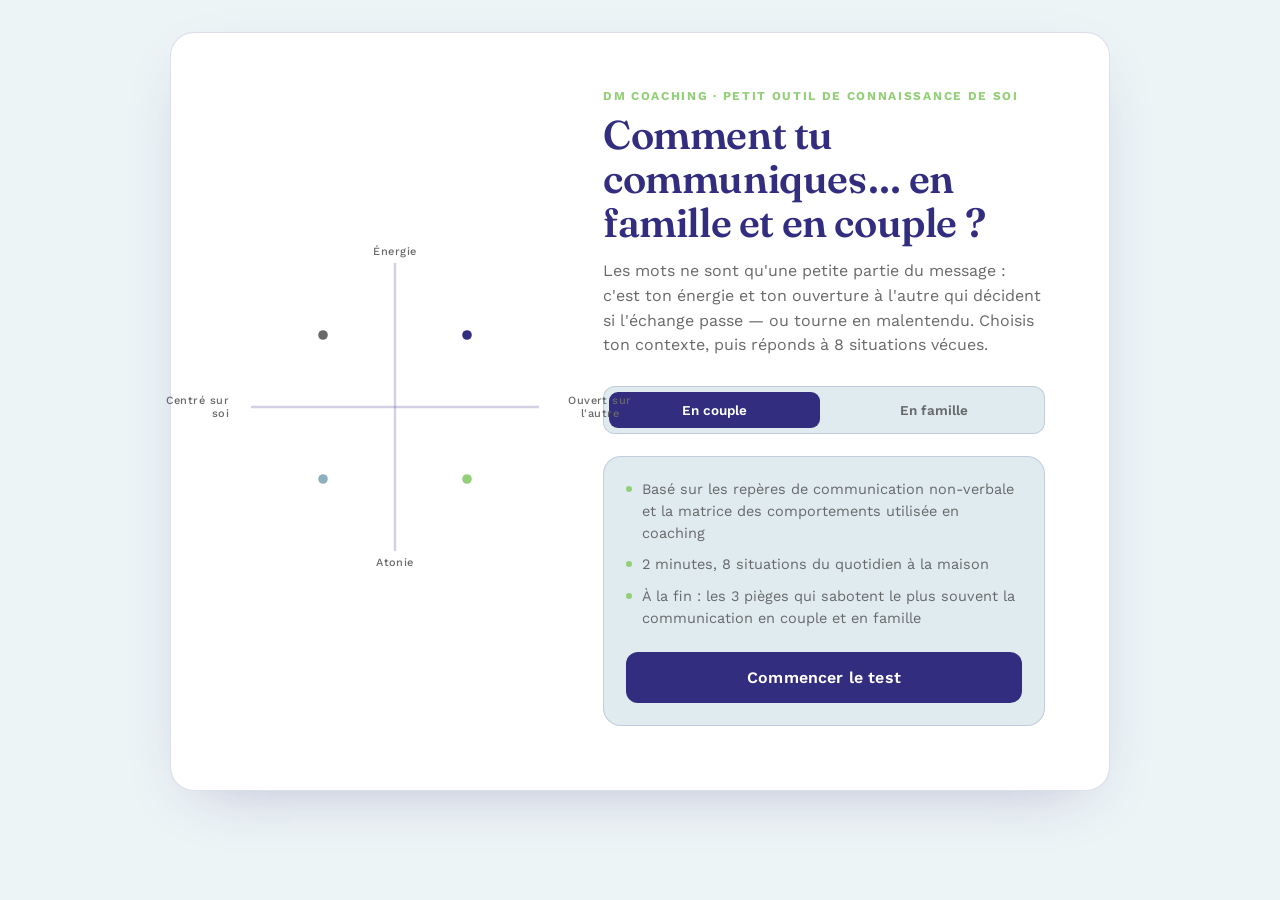
==== index.html @ e3fc20c7 "Add files via upload" ====
<!DOCTYPE html>
<html lang="fr">
<head>
<meta charset="UTF-8">
<meta name="viewport" content="width=device-width, initial-scale=1.0">
<title>Comment tu communiques… en famille et en couple ? — DM Coaching</title>
<link rel="preconnect" href="https://fonts.googleapis.com">
<link href="https://fonts.googleapis.com/css2?family=Fraunces:opsz,wght@9..144,400;9..144,500;9..144,600;9..144,700&family=Work+Sans:wght@400;500;600&display=swap" rel="stylesheet">
<link rel="stylesheet" href="style.css">
</head>
<body>
<div class="stage">

  <!-- START -->
  <section class="screen active" id="screen-start">
    <div class="start-grid">
      <div class="start-text">
        <div class="eyebrow">DM Coaching · Petit outil de connaissance de soi</div>
        <h1>Comment tu communiques… en famille et en couple ?</h1>
        <p class="lede">Les mots ne sont qu'une petite partie du message : c'est ton énergie et ton ouverture à l'autre qui décident si l'échange passe — ou tourne en malentendu. Choisis ton contexte, puis réponds à 8 situations vécues.</p>

        <div class="mode-toggle" role="tablist">
          <button class="active" id="modeCouple" onclick="setMode('couple')">En couple</button>
          <button id="modeFamille" onclick="setMode('famille')">En famille</button>
        </div>

        <div class="card">
          <ul class="start-points">
            <li>Basé sur les repères de communication non-verbale et la matrice des comportements utilisée en coaching</li>
            <li>2 minutes, 8 situations du quotidien à la maison</li>
            <li>À la fin : les 3 pièges qui sabotent le plus souvent la communication en couple et en famille</li>
          </ul>
          <button class="btn-primary" onclick="startQuiz()">Commencer le test</button>
        </div>
      </div>

      <div class="compass" aria-hidden="true">
        <svg viewBox="0 0 200 200">
          <line x1="100" y1="10" x2="100" y2="190" stroke="var(--ink)" stroke-opacity="0.22" stroke-width="1.5"/>
          <line x1="10" y1="100" x2="190" y2="100" stroke="var(--ink)" stroke-opacity="0.22" stroke-width="1.5"/>
          <circle cx="55" cy="55" r="3" fill="var(--q1)"/>
          <circle cx="145" cy="55" r="3" fill="var(--q2)"/>
          <circle cx="55" cy="145" r="3" fill="var(--q3)"/>
          <circle cx="145" cy="145" r="3" fill="var(--q4)"/>
        </svg>
        <div class="compass-label lab-top">Énergie</div>
        <div class="compass-label lab-bottom">Atonie</div>
        <div class="compass-label lab-left">Centré sur soi</div>
        <div class="compass-label lab-right">Ouvert sur l'autre</div>
      </div>
    </div>
  </section>

  <!-- QUIZ -->
  <section class="screen" id="screen-quiz">
    <div class="progress" id="progress"></div>
    <div class="qnum" id="qnum"></div>
    <h2 class="qtext" id="qtext"></h2>
    <div class="options" id="options"></div>
    <button class="back-link" id="backBtn" onclick="goBack()">← Question précédente</button>
  </section>

  <!-- RESULT -->
  <section class="screen" id="screen-result">
    <div class="result-grid">
      <div class="compass" aria-hidden="true">
        <svg viewBox="0 0 200 200">
          <line x1="100" y1="10" x2="100" y2="190" stroke="var(--ink)" stroke-opacity="0.22" stroke-width="1.5"/>
          <line x1="10" y1="100" x2="190" y2="100" stroke="var(--ink)" stroke-opacity="0.22" stroke-width="1.5"/>
          <g class="needle" id="needle" style="transform-origin:100px 100px; transform: scale(0);">
            <circle cx="100" cy="100" r="9" fill="none" id="needleColorRing" stroke-width="2.5"/>
            <circle cx="100" cy="100" r="4.5" id="needleDot"/>
          </g>
        </svg>
        <div class="compass-label lab-top">Énergie</div>
        <div class="compass-label lab-bottom">Atonie</div>
        <div class="compass-label lab-left">Centré sur soi</div>
        <div class="compass-label lab-right">Ouvert sur l'autre</div>
      </div>

      <div class="result-head">
        <div class="result-tag" id="resultTag">Ton profil</div>
        <h1 class="result-name" id="resultName"></h1>
        <p class="result-desc" id="resultDesc"></p>
      </div>
    </div>

    <div class="split">
      <div class="box">
        <h3>Tes forces</h3>
        <ul id="resultForces"></ul>
      </div>
      <div class="box">
        <h3>Ton point de vigilance</h3>
        <ul id="resultVigilance"></ul>
      </div>
    </div>

    <div class="pitfalls">
      <h2>Les 3 pièges qui sabotent le plus la communication en couple et en famille</h2>
      <p>Ce sont des réflexes de langage qu'on utilise tous, sans s'en rendre compte — mais qui, à la maison, créent beaucoup plus de malentendus qu'ils n'en résolvent.</p>

      <div class="pitfall">
        <div class="name"><span class="dot"></span>L'omission</div>
        <p>On garde pour soi ce qui pèse, en pensant que ça n'a pas d'importance — ou que l'autre devrait deviner.</p>
        <span class="ex">« Ça n'a pas d'importance. » « Je suis fatigué(e), c'est tout. »</span>
      </div>

      <div class="pitfall">
        <div class="name"><span class="dot"></span>La généralisation</div>
        <p>Un moment isolé devient une vérité définitive sur l'autre — et ferme la discussion avant même qu'elle commence.</p>
        <span class="ex">« Tu ne m'écoutes JAMAIS. » « Il est TOUJOURS pareil. »</span>
      </div>

      <div class="pitfall">
        <div class="name"><span class="dot"></span>La distorsion</div>
        <p>On relie deux faits qui n'ont pas forcément de lien, et on réagit à l'histoire qu'on s'est racontée plutôt qu'à ce qui s'est vraiment passé.</p>
        <span class="ex">« Il ne m'a pas dit bonjour, il ne m'aime plus. » « Elle n'a pas appelé, je ne l'intéresse pas. »</span>
      </div>
    </div>

    <div class="cta">
      <p class="quote">« Tu sais que ça doit changer, mais pas par où commencer. C'est là que j'interviens. »</p>
      <p class="small" id="ctaText"></p>
      <a class="btn-cta" href="https://magalycoaching.fr" target="_blank" rel="noopener" id="ctaBtn">Je réserve un échange avec Magaly</a>
    </div>

    <button class="restart" onclick="resetToStart()">Refaire le test</button>
    <p class="disclaimer">Ce test est un outil de réflexion inspiré d'outils utilisés en coaching (énergie, ouverture, filtres du langage) — ce n'est pas un diagnostic clinique ni un test de personnalité validé scientifiquement.</p>
  </section>

</div>

<script src="script.js"></script>
</body>
</html>
---- style.css ----
:root{
    --paper:#EDF4F6;
    --paper-deep:#DFEBEE;
    --ink:#322D7F;
    --ink-soft:#68696b;
    --mint:#b2e69b;
    --mint-deep:#93cf78;
    --line: rgba(50,45,127,0.16);
    --q1:#68696b; /* Le Silencieux */
    --q2:#322D7F; /* L'Intense */
    --q3:#8FB0BE; /* Le Conciliant */
    --q4:#93cf78; /* Le Passerelle */
  }
  *{box-sizing:border-box;}
  html,body{margin:0;padding:0;}
  body{
    background:var(--paper);
    color:var(--ink);
    font-family:'Work Sans', system-ui, sans-serif;
    min-height:100vh;
    display:flex;
    justify-content:center;
    -webkit-font-smoothing:antialiased;
  }
  .stage{
    width:100%;
    max-width:560px;
    padding:32px 22px 60px;
    display:flex;
    flex-direction:column;
    min-height:100vh;
  }
  .eyebrow{
    font-size:12px;
    letter-spacing:0.14em;
    text-transform:uppercase;
    color:var(--mint-deep);
    font-weight:700;
    margin-bottom:10px;
  }
  h1{
    font-family:'Fraunces', serif;
    font-weight:600;
    font-size:clamp(28px,7vw,40px);
    line-height:1.1;
    margin:0 0 14px;
    letter-spacing:-0.01em;
    color:var(--ink);
  }
  .lede{
    font-size:16px;
    line-height:1.55;
    color:var(--ink-soft);
    margin:0 0 28px;
  }

  /* ---- Compass signature element ---- */
  .compass{
    position:relative;
    width:100%;
    aspect-ratio:1/1;
    max-width:280px;
    margin:8px auto 24px;
  }
  .compass svg{width:100%;height:100%;display:block;}
  .compass-label{
    position:absolute;
    font-size:11px;
    letter-spacing:0.04em;
    color:var(--ink-soft);
    font-weight:500;
    text-align:center;
  }
  .lab-top{top:-2px;left:50%;transform:translateX(-50%);}
  .lab-bottom{bottom:-2px;left:50%;transform:translateX(-50%);}
  .lab-left{left:-6px;top:50%;transform:translateY(-50%) translateX(-100%);text-align:right;width:78px;}
  .lab-right{right:-6px;top:50%;transform:translateY(-50%) translateX(100%);width:78px;}
  .needle{
    fill:var(--ink);
    transition: transform 1.1s cubic-bezier(.2,.9,.25,1.1);
  }

  /* ---- Start screen ---- */
  .card{
    background:var(--paper-deep);
    border:1px solid var(--line);
    border-radius:18px;
    padding:22px;
  }
  .start-points{
    list-style:none;
    padding:0;
    margin:0 0 22px;
  }
  .start-points li{
    display:flex;
    gap:10px;
    align-items:flex-start;
    font-size:14.5px;
    line-height:1.5;
    color:var(--ink-soft);
    margin-bottom:10px;
  }
  .start-points li::before{
    content:"";
    width:6px;height:6px;
    border-radius:50%;
    background:var(--mint-deep);
    margin-top:7px;
    flex:none;
  }
  button{
    font-family:'Work Sans', sans-serif;
    cursor:pointer;
    border:none;
  }
  .btn-primary{
    width:100%;
    background:var(--ink);
    color:#fff;
    font-size:16px;
    font-weight:600;
    padding:16px 20px;
    border-radius:12px;
    letter-spacing:0.01em;
  }
  .btn-primary:active{opacity:0.85;}

  /* ---- Mode toggle ---- */
  .mode-toggle{
    display:flex;
    gap:8px;
    margin-bottom:22px;
    background:var(--paper-deep);
    padding:5px;
    border-radius:12px;
    border:1px solid var(--line);
  }
  .mode-toggle button{
    flex:1;
    padding:10px 8px;
    border-radius:9px;
    font-size:13.5px;
    font-weight:600;
    background:transparent;
    color:var(--ink-soft);
  }
  .mode-toggle button.active{
    background:var(--ink);
    color:#fff;
  }

  /* ---- Progress ---- */
  .progress{
    display:flex;
    gap:6px;
    margin-bottom:26px;
  }
  .progress span{
    height:4px;
    flex:1;
    background:var(--line);
    border-radius:3px;
    overflow:hidden;
  }
  .progress span i{
    display:block;
    height:100%;
    width:0%;
    background:var(--mint-deep);
    transition:width .35s ease;
  }

  /* ---- Question ---- */
  .qnum{
    font-size:12px;
    letter-spacing:0.1em;
    text-transform:uppercase;
    color:var(--ink-soft);
    margin-bottom:10px;
  }
  .qtext{
    font-family:'Fraunces', serif;
    font-size:23px;
    font-weight:600;
    line-height:1.28;
    margin:0 0 22px;
    color:var(--ink);
  }
  .options{
    display:flex;
    flex-direction:column;
    gap:10px;
  }
  .opt{
    text-align:left;
    background:var(--paper-deep);
    border:1px solid var(--line);
    border-radius:12px;
    padding:15px 16px;
    font-size:15px;
    line-height:1.4;
    color:var(--ink);
    transition:border-color .15s ease, background .15s ease, transform .1s ease;
  }
  .opt:active{transform:scale(0.985);}
  .opt:hover{border-color:var(--mint-deep); background:#E6F0F1;}
  .back-link{
    margin-top:24px;
    background:none;
    color:var(--ink-soft);
    font-size:13px;
    text-decoration:underline;
    padding:6px 0;
    align-self:flex-start;
  }

  /* ---- Result ---- */
  .result-tag{
    display:inline-block;
    font-size:12px;
    font-weight:700;
    letter-spacing:0.08em;
    text-transform:uppercase;
    padding:6px 12px;
    border-radius:999px;
    background:var(--paper-deep);
    margin-bottom:14px;
    color:#fff;
  }
  .result-name{
    font-family:'Fraunces', serif;
    font-size:clamp(27px,7vw,36px);
    font-weight:700;
    line-height:1.1;
    margin:0 0 16px;
    color:var(--ink);
  }
  .result-desc{
    font-size:15.5px;
    line-height:1.6;
    color:var(--ink-soft);
    margin:0 0 22px;
  }
  .split{
    display:grid;
    grid-template-columns:1fr;
    gap:14px;
    margin-bottom:22px;
  }
  .split .box{
    background:var(--paper-deep);
    border:1px solid var(--line);
    border-radius:14px;
    padding:16px 18px;
  }
  .split h3{
    font-size:13px;
    text-transform:uppercase;
    letter-spacing:0.06em;
    margin:0 0 8px;
    color:var(--ink);
  }
  .split ul{
    margin:0;
    padding-left:18px;
    font-size:14px;
    line-height:1.55;
    color:var(--ink-soft);
  }

  /* ---- Pitfalls section ---- */
  .pitfalls{
    background:#fff;
    border:1px solid var(--line);
    border-radius:16px;
    padding:20px 20px 6px;
    margin-bottom:22px;
  }
  .pitfalls h2{
    font-family:'Fraunces', serif;
    font-size:19px;
    font-weight:600;
    margin:0 0 6px;
    color:var(--ink);
  }
  .pitfalls > p{
    font-size:13.5px;
    color:var(--ink-soft);
    line-height:1.5;
    margin:0 0 16px;
  }
  .pitfall{
    border-top:1px solid var(--line);
    padding:14px 0;
  }
  .pitfall .name{
    display:flex;
    align-items:center;
    gap:8px;
    font-weight:600;
    font-size:14.5px;
    margin-bottom:6px;
    color:var(--ink);
  }
  .pitfall .dot{
    width:8px;height:8px;border-radius:50%;
    background:var(--mint-deep);
    flex:none;
  }
  .pitfall p{
    font-size:13.5px;
    line-height:1.55;
    color:var(--ink-soft);
    margin:0 0 8px;
  }
  .pitfall .ex{
    font-style:italic;
    font-size:13.5px;
    color:var(--ink);
    background:var(--paper);
    border-radius:8px;
    padding:8px 10px;
    display:inline-block;
  }

  .cta{
    background:var(--ink);
    color:#fff;
    border-radius:18px;
    padding:24px 22px;
    margin-top:6px;
  }
  .cta .quote{
    font-family:'Fraunces', serif;
    font-style:italic;
    font-size:16px;
    line-height:1.45;
    margin:0 0 16px;
    opacity:0.94;
  }
  .cta p.small{
    font-size:14px;
    line-height:1.55;
    margin:0 0 18px;
    opacity:0.88;
  }
  .btn-cta{
    display:block;
    width:100%;
    text-align:center;
    background:var(--mint);
    color:var(--ink);
    font-weight:700;
    font-size:15.5px;
    padding:15px;
    border-radius:12px;
    text-decoration:none;
  }
  .restart{
    display:block;
    text-align:center;
    margin-top:22px;
    background:none;
    color:var(--ink-soft);
    font-size:13px;
    text-decoration:underline;
    width:100%;
    padding:8px;
  }
  .disclaimer{
    font-size:12px;
    color:var(--ink-soft);
    line-height:1.5;
    text-align:center;
    margin-top:26px;
    opacity:0.8;
  }

  .screen{display:none;}
  .screen.active{display:flex; flex-direction:column;}

  /* wrappers used for the desktop/tablet two-column layout — stacked by default on phone */
  .start-grid, .result-grid{
    display:flex;
    flex-direction:column;
  }
  .start-grid .compass, .result-grid .compass{
    order:-1; /* visual first on phone, like before */
  }

  @media (min-width:480px){
    .split{grid-template-columns:1fr 1fr;}
  }

  /* ---- Tablet ---- */
  @media (min-width:700px){
    body{ padding:32px 16px; align-items:flex-start; }
    .stage{
      max-width:680px;
      background:#fff;
      border:1px solid var(--line);
      border-radius:24px;
      padding:44px 48px 52px;
      box-shadow:0 20px 60px -30px rgba(50,45,127,0.35);
      min-height:auto;
    }
    .qtext{ font-size:26px; }
  }

  /* ---- Desktop ---- */
  @media (min-width:960px){
    .stage{
      max-width:940px;
      padding:56px 64px 64px;
    }

    .start-grid{
      flex-direction:row-reverse;
      align-items:center;
      gap:48px;
    }
    .start-grid .start-text{ flex:1.15; }
    .start-grid .compass{
      flex:1;
      max-width:320px;
      margin:0;
      order:0;
    }

    .result-grid{
      flex-direction:row;
      align-items:center;
      gap:40px;
      margin-bottom:8px;
    }
    .result-grid .compass{
      flex:none;
      width:240px;
      max-width:240px;
      margin:0;
      order:0;
    }
    .result-grid .result-head{ flex:1; }

    .qtext{ font-size:28px; }
    .options{
      display:grid;
      grid-template-columns:1fr 1fr;
      gap:12px;
    }
    .pitfalls{ padding:26px 28px 8px; }
    .cta{ padding:32px 36px; }
  }

  @media (prefers-reduced-motion: reduce){
    .needle{transition:none;}
  }
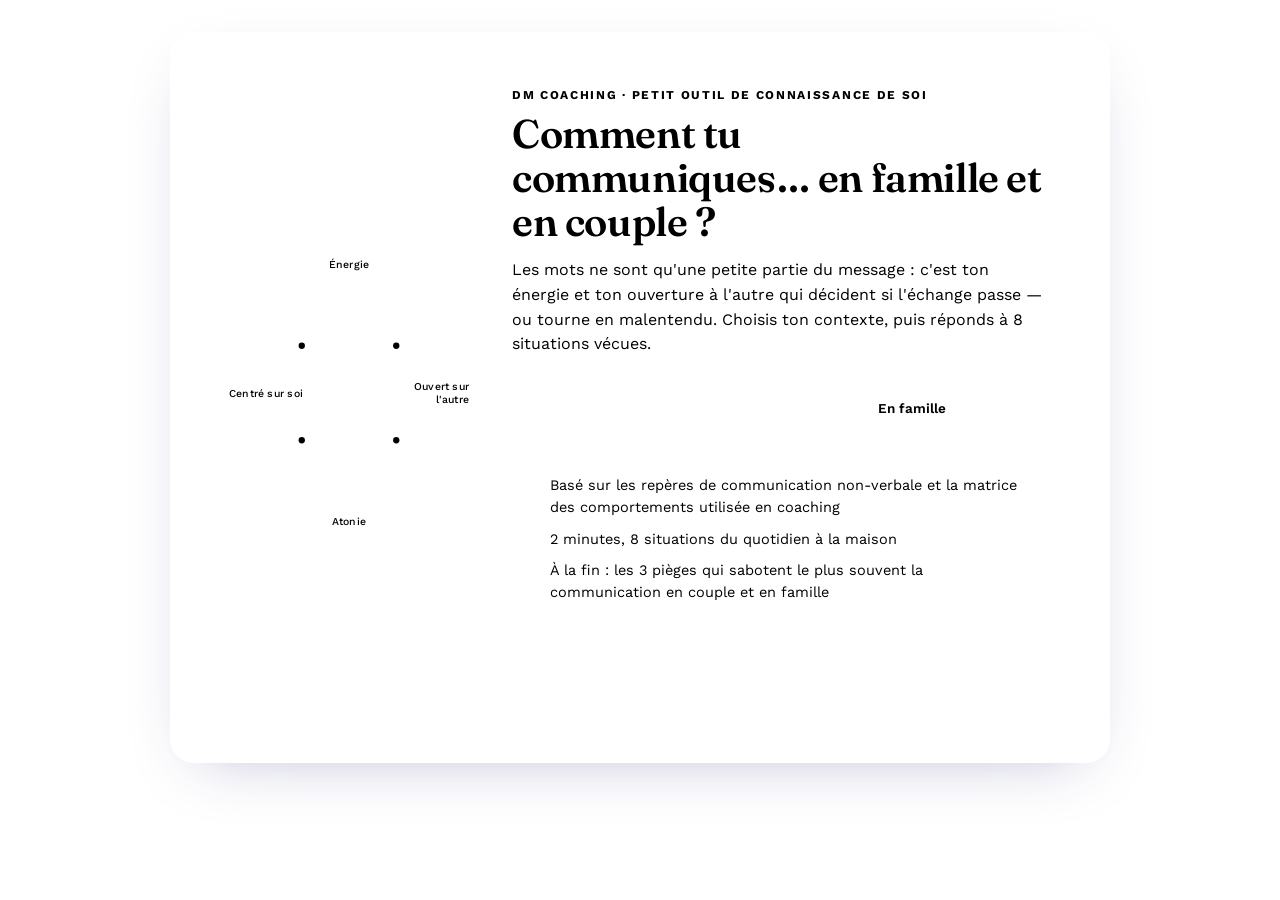
==== commit b5d4e69e: "Update index.html" ====
--- a/index.html
+++ b/index.html
@@ -46,7 +46,7 @@
         <div class="compass-label lab-top">Énergie</div>
         <div class="compass-label lab-bottom">Atonie</div>
         <div class="compass-label lab-left">Centré sur soi</div>
-        <div class="compass-label lab-right">Ouvert sur l'autre</div>
+        <div class="compass-label lab-right">Ouvert sur<br>l'autre</div>
       </div>
     </div>
   </section>
--- a/style.css
+++ b/style.css
@@ -1,3 +1,105 @@
+
+Gemini
+Nouvelle discussion
+Rechercher dans les discussions
+Images
+Bibliothèque
+Nouveau notebook
+Correction du débordement de la boussole
+Résumé des examens médicaux
+Modèles de rappel et confirmation
+Ajouts au contrat de coaching
+Proposition de création de contenu
+Résoudre le captcha du champ 9
+Créer un site sur GitHub
+Thème Natal et Transits Astrologiques
+Déclarer ses revenus d'activité auto-entrepreneur
+Prospection écoles : taux de réponse estimé
+Éviter les spams pour envois d'e-mails
+Analyse Astrologique : Soleil, Mercure, Maison 9
+Analyse d'un texte parental bienveillant
+Plateformes d'inscription atelier avec paiement
+Idées de publications Instagram : Motivation enfant
+Atelier Motivation Devoirs Parents Ludique
+Atelier Communication Parent-Enfant : Langage et Confiance
+
+Activité
+France
+D'après votre adresse IP
+Mettre à jour la position
+Conversation avec Gemini
+que ce soit sur ordi ou téléphone, la boussole depasse de l'écran, refait moi les codes pour améliorer ca, il faut juste la faire un peu plus petite
+
+Le problème vient des étiquettes latérales (.lab-left et .lab-right) qui ressortent du bloc parent et font déborder le conteneur sur les petits écrans.  
+JS
++ 1
+
+Pour corriger cela et rendre la boussole légèrement plus petite sans rien casser, il suffit de modifier style.css.
+
+Modifications CSS à apporter
+Remplace les règles de .compass et .compass-label dans ton fichier style.css par ce code :
+
+CSS
+/* ---- Compass signature element ---- */
+.compass{
+  position:relative;
+  width:100%;
+  aspect-ratio:1/1;
+  max-width:220px; /* Réduit la taille globale (était à 280px) */
+  margin:16px auto 28px;
+}
+.compass svg{width:100%;height:100%;display:block;}
+.compass-label{
+  position:absolute;
+  font-size:10.5px;
+  letter-spacing:0.02em;
+  color:var(--ink-soft);
+  font-weight:500;
+  text-align:center;
+  white-space: nowrap;
+}
+.lab-top{top:-18px;left:50%;transform:translateX(-50%);}
+.lab-bottom{bottom:-18px;left:50%;transform:translateX(-50%);}
+
+/* Ajustement des étiquettes latérales pour éviter le débordement écran */
+.lab-left{
+  left: 0;
+  top: 50%;
+  transform: translateY(-50%);
+  text-align: left;
+}
+.lab-right{
+  right: 0;
+  top: 50%;
+  transform: translateY(-50%);
+  text-align: right;
+}
+Ce qui a été corrigé
+max-width: 220px : la boussole est légèrement plus compacte sur tous les écrans.
+
+left: 0 / right: 0 sur les étiquettes : les textes Centré sur soi et Ouvert sur l'autre restent désormais entièrement contenus à l'intérieur du conteneur sans pousser les marges extérieures.
+
+tu peux me donner en fichier css complet à télécharcher
+
+Voici ton fichier style.css complet mis à jour.
+
+Icône CSS
+style
+ CSS 
+Ouvert
+Résumé des ajustements effectués :
+Dimension boussole ajustée : La taille maximale de la boussole a été réduite (max-width: 210px sur mobile et 230px sur grand écran) pour éviter qu'elle ne prenne trop de place.
+
+Repositionnement des libellés : Les étiquettes « Centré sur soi » et « Ouvert sur l'autre » (.lab-left et .lab-right) ne s'étendent plus en dehors du conteneur parent, ce qui empêche tout débordement latéral de l'écran.
+
+Sécurité contre le scroll horizontal : Ajout de la propriété overflow-x: hidden sur le conteneur principal .stage pour garantir un affichage parfaitement calé sur mobile.
+
+
+
+
+Gemini est une IA et peut se tromper, y compris sur des personnes. Votre confidentialité et GeminiS'ouvre dans une nouvelle fenêtre
+
+/* CSS mis à jour - DM Coaching */
 :root{
     --paper:#EDF4F6;
     --paper-deep:#DFEBEE;
@@ -29,6 +131,7 @@
     display:flex;
     flex-direction:column;
     min-height:100vh;
+    overflow-x:hidden;
   }
   .eyebrow{
     font-size:12px;
@@ -59,22 +162,46 @@
     position:relative;
     width:100%;
     aspect-ratio:1/1;
-    max-width:280px;
-    margin:8px auto 24px;
-  }
-  .compass svg{width:100%;height:100%;display:block;}
+    max-width:210px;
+    margin:24px auto 30px;
+    padding:0 10px;
+  }
+  .compass svg{
+    width:100%;
+    height:100%;
+    display:block;
+  }
   .compass-label{
     position:absolute;
-    font-size:11px;
-    letter-spacing:0.04em;
+    font-size:10.5px;
+    letter-spacing:0.02em;
     color:var(--ink-soft);
     font-weight:500;
     text-align:center;
-  }
-  .lab-top{top:-2px;left:50%;transform:translateX(-50%);}
-  .lab-bottom{bottom:-2px;left:50%;transform:translateX(-50%);}
-  .lab-left{left:-6px;top:50%;transform:translateY(-50%) translateX(-100%);text-align:right;width:78px;}
-  .lab-right{right:-6px;top:50%;transform:translateY(-50%) translateX(100%);width:78px;}
+    white-space:nowrap;
+  }
+  .lab-top{
+    top:-20px;
+    left:50%;
+    transform:translateX(-50%);
+  }
+  .lab-bottom{
+    bottom:-20px;
+    left:50%;
+    transform:translateX(-50%);
+  }
+  .lab-left{
+    left:-5px;
+    top:50%;
+    transform:translateY(-50%);
+    text-align:left;
+  }
+  .lab-right{
+    right:-5px;
+    top:50%;
+    transform:translateY(-50%);
+    text-align:right;
+  }
   .needle{
     fill:var(--ink);
     transition: transform 1.1s cubic-bezier(.2,.9,.25,1.1);
@@ -139,7 +266,7 @@
   .mode-toggle button{
     flex:1;
     padding:10px 8px;
-    border-radius:9px;
+    border-radius:99px;
     font-size:13.5px;
     font-weight:600;
     background:transparent;
@@ -386,7 +513,7 @@
     flex-direction:column;
   }
   .start-grid .compass, .result-grid .compass{
-    order:-1; /* visual first on phone, like before */
+    order:-1; /* visual first on phone */
   }
 
   @media (min-width:480px){
@@ -404,6 +531,7 @@
       padding:44px 48px 52px;
       box-shadow:0 20px 60px -30px rgba(50,45,127,0.35);
       min-height:auto;
+      overflow-x:visible;
     }
     .qtext{ font-size:26px; }
   }
@@ -423,7 +551,7 @@
     .start-grid .start-text{ flex:1.15; }
     .start-grid .compass{
       flex:1;
-      max-width:320px;
+      max-width:230px;
       margin:0;
       order:0;
     }
@@ -436,8 +564,8 @@
     }
     .result-grid .compass{
       flex:none;
-      width:240px;
-      max-width:240px;
+      width:200px;
+      max-width:200px;
       margin:0;
       order:0;
     }
@@ -456,3 +584,5 @@
   @media (prefers-reduced-motion: reduce){
     .needle{transition:none;}
   }
+style.css
+Affichage de style.css.
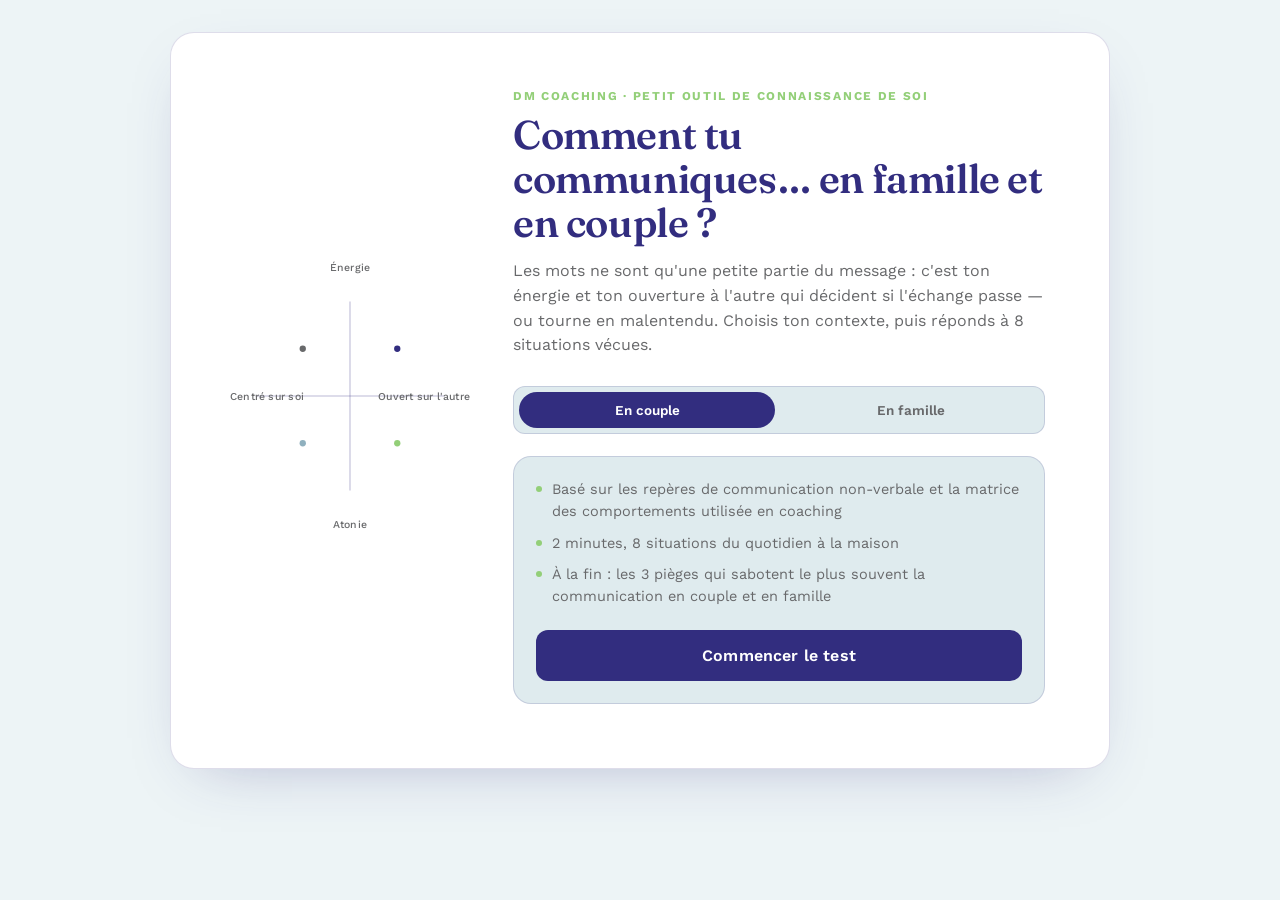
==== commit 1352dcdb: "Update index.html" ====
--- a/index.html
+++ b/index.html
@@ -46,7 +46,7 @@
         <div class="compass-label lab-top">Énergie</div>
         <div class="compass-label lab-bottom">Atonie</div>
         <div class="compass-label lab-left">Centré sur soi</div>
-        <div class="compass-label lab-right">Ouvert sur<br>l'autre</div>
+        <div class="compass-label lab-right">Ouvert sur l'autre</div>
       </div>
     </div>
   </section>
--- a/style.css
+++ b/style.css
@@ -1,104 +1,3 @@
-
-Gemini
-Nouvelle discussion
-Rechercher dans les discussions
-Images
-Bibliothèque
-Nouveau notebook
-Correction du débordement de la boussole
-Résumé des examens médicaux
-Modèles de rappel et confirmation
-Ajouts au contrat de coaching
-Proposition de création de contenu
-Résoudre le captcha du champ 9
-Créer un site sur GitHub
-Thème Natal et Transits Astrologiques
-Déclarer ses revenus d'activité auto-entrepreneur
-Prospection écoles : taux de réponse estimé
-Éviter les spams pour envois d'e-mails
-Analyse Astrologique : Soleil, Mercure, Maison 9
-Analyse d'un texte parental bienveillant
-Plateformes d'inscription atelier avec paiement
-Idées de publications Instagram : Motivation enfant
-Atelier Motivation Devoirs Parents Ludique
-Atelier Communication Parent-Enfant : Langage et Confiance
-
-Activité
-France
-D'après votre adresse IP
-Mettre à jour la position
-Conversation avec Gemini
-que ce soit sur ordi ou téléphone, la boussole depasse de l'écran, refait moi les codes pour améliorer ca, il faut juste la faire un peu plus petite
-
-Le problème vient des étiquettes latérales (.lab-left et .lab-right) qui ressortent du bloc parent et font déborder le conteneur sur les petits écrans.  
-JS
-+ 1
-
-Pour corriger cela et rendre la boussole légèrement plus petite sans rien casser, il suffit de modifier style.css.
-
-Modifications CSS à apporter
-Remplace les règles de .compass et .compass-label dans ton fichier style.css par ce code :
-
-CSS
-/* ---- Compass signature element ---- */
-.compass{
-  position:relative;
-  width:100%;
-  aspect-ratio:1/1;
-  max-width:220px; /* Réduit la taille globale (était à 280px) */
-  margin:16px auto 28px;
-}
-.compass svg{width:100%;height:100%;display:block;}
-.compass-label{
-  position:absolute;
-  font-size:10.5px;
-  letter-spacing:0.02em;
-  color:var(--ink-soft);
-  font-weight:500;
-  text-align:center;
-  white-space: nowrap;
-}
-.lab-top{top:-18px;left:50%;transform:translateX(-50%);}
-.lab-bottom{bottom:-18px;left:50%;transform:translateX(-50%);}
-
-/* Ajustement des étiquettes latérales pour éviter le débordement écran */
-.lab-left{
-  left: 0;
-  top: 50%;
-  transform: translateY(-50%);
-  text-align: left;
-}
-.lab-right{
-  right: 0;
-  top: 50%;
-  transform: translateY(-50%);
-  text-align: right;
-}
-Ce qui a été corrigé
-max-width: 220px : la boussole est légèrement plus compacte sur tous les écrans.
-
-left: 0 / right: 0 sur les étiquettes : les textes Centré sur soi et Ouvert sur l'autre restent désormais entièrement contenus à l'intérieur du conteneur sans pousser les marges extérieures.
-
-tu peux me donner en fichier css complet à télécharcher
-
-Voici ton fichier style.css complet mis à jour.
-
-Icône CSS
-style
- CSS 
-Ouvert
-Résumé des ajustements effectués :
-Dimension boussole ajustée : La taille maximale de la boussole a été réduite (max-width: 210px sur mobile et 230px sur grand écran) pour éviter qu'elle ne prenne trop de place.
-
-Repositionnement des libellés : Les étiquettes « Centré sur soi » et « Ouvert sur l'autre » (.lab-left et .lab-right) ne s'étendent plus en dehors du conteneur parent, ce qui empêche tout débordement latéral de l'écran.
-
-Sécurité contre le scroll horizontal : Ajout de la propriété overflow-x: hidden sur le conteneur principal .stage pour garantir un affichage parfaitement calé sur mobile.
-
-
-
-
-Gemini est une IA et peut se tromper, y compris sur des personnes. Votre confidentialité et GeminiS'ouvre dans une nouvelle fenêtre
-
 /* CSS mis à jour - DM Coaching */
 :root{
     --paper:#EDF4F6;
@@ -584,5 +483,3 @@
   @media (prefers-reduced-motion: reduce){
     .needle{transition:none;}
   }
-style.css
-Affichage de style.css.
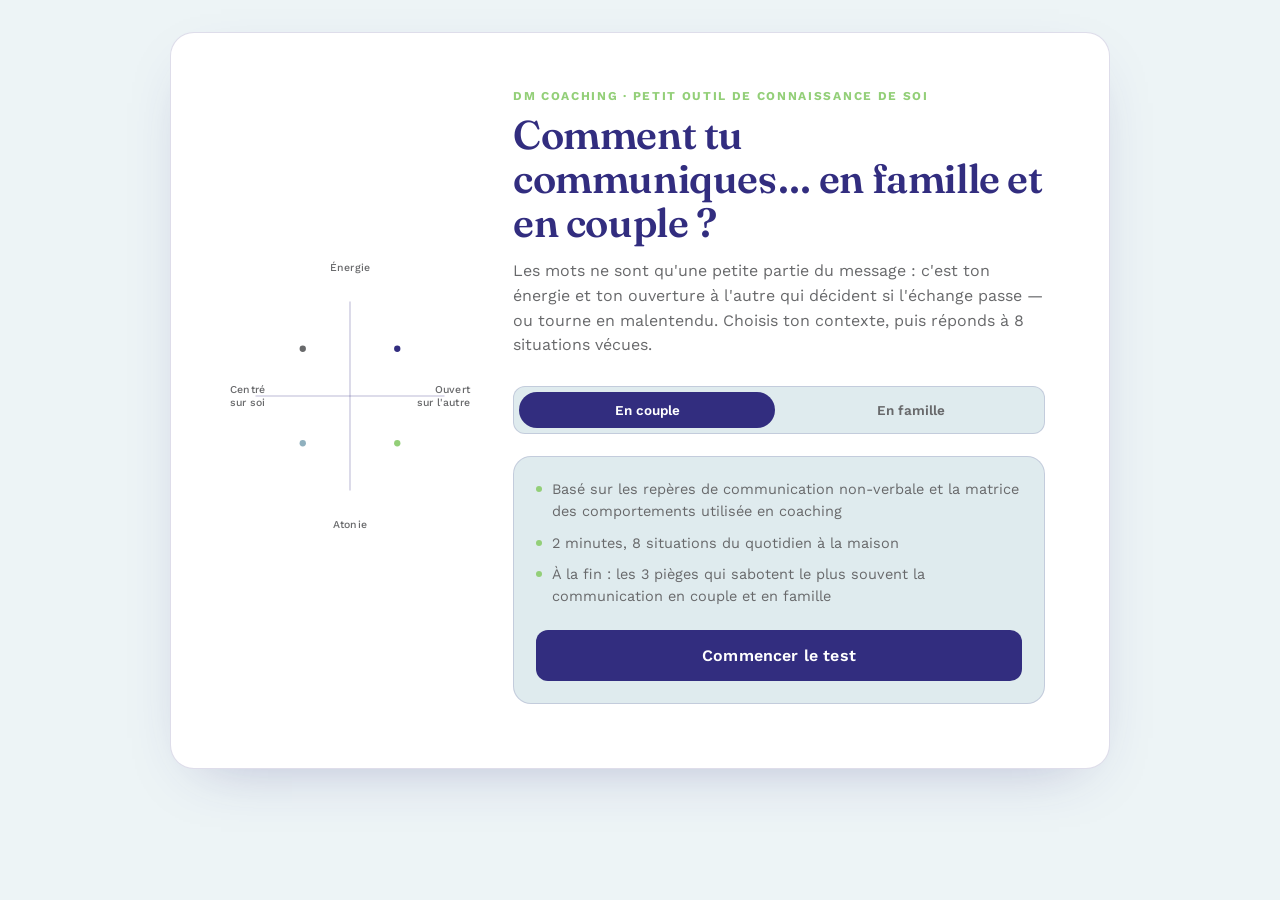
==== commit d2d7ebfd: "Update index.html" ====
--- a/index.html
+++ b/index.html
@@ -45,8 +45,8 @@
         </svg>
         <div class="compass-label lab-top">Énergie</div>
         <div class="compass-label lab-bottom">Atonie</div>
-        <div class="compass-label lab-left">Centré sur soi</div>
-        <div class="compass-label lab-right">Ouvert sur l'autre</div>
+        <div class="compass-label lab-left">Centré<br>sur soi</div>
+        <div class="compass-label lab-right">Ouvert<br>sur l'autre</div>
       </div>
     </div>
   </section>
@@ -74,8 +74,8 @@
         </svg>
         <div class="compass-label lab-top">Énergie</div>
         <div class="compass-label lab-bottom">Atonie</div>
-        <div class="compass-label lab-left">Centré sur soi</div>
-        <div class="compass-label lab-right">Ouvert sur l'autre</div>
+        <div class="compass-label lab-left">Centré<br>sur soi</div>
+        <div class="compass-label lab-right">Ouvert<br>sur l'autre</div>
       </div>
 
       <div class="result-head">
